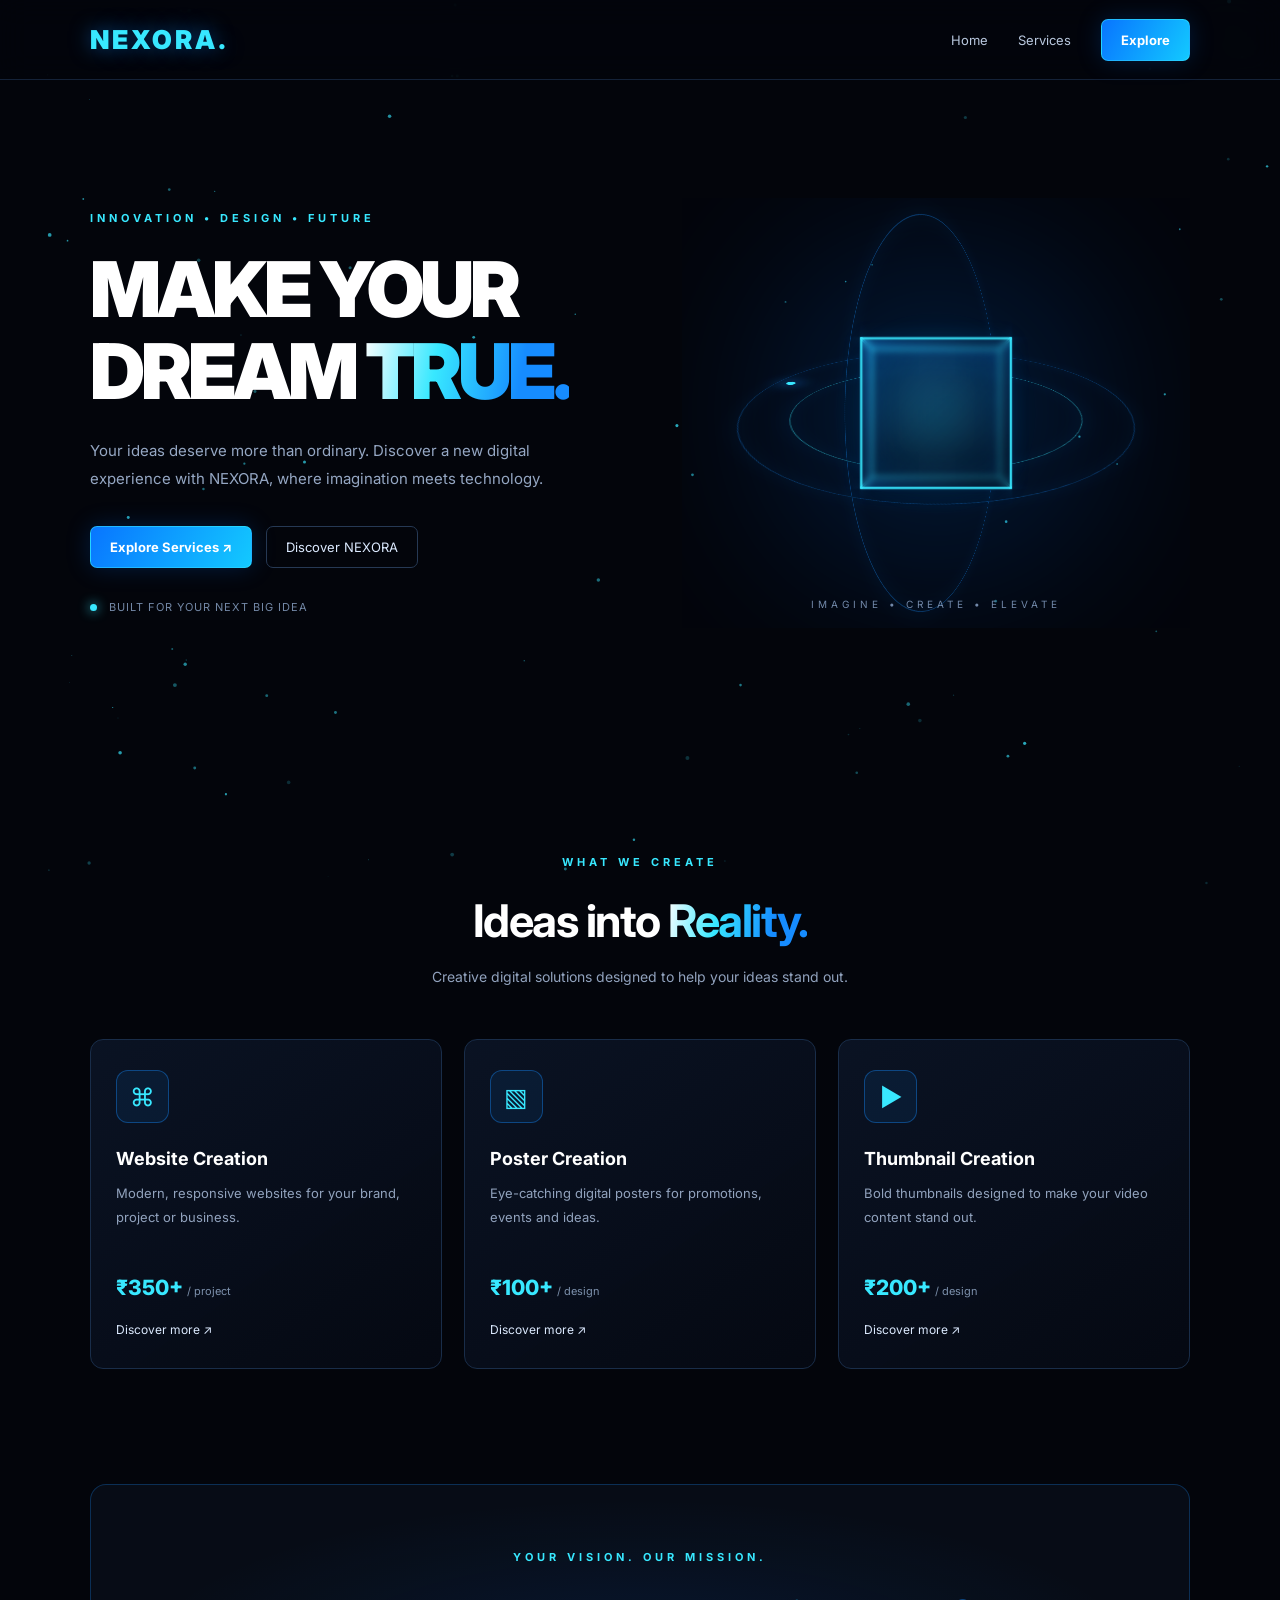
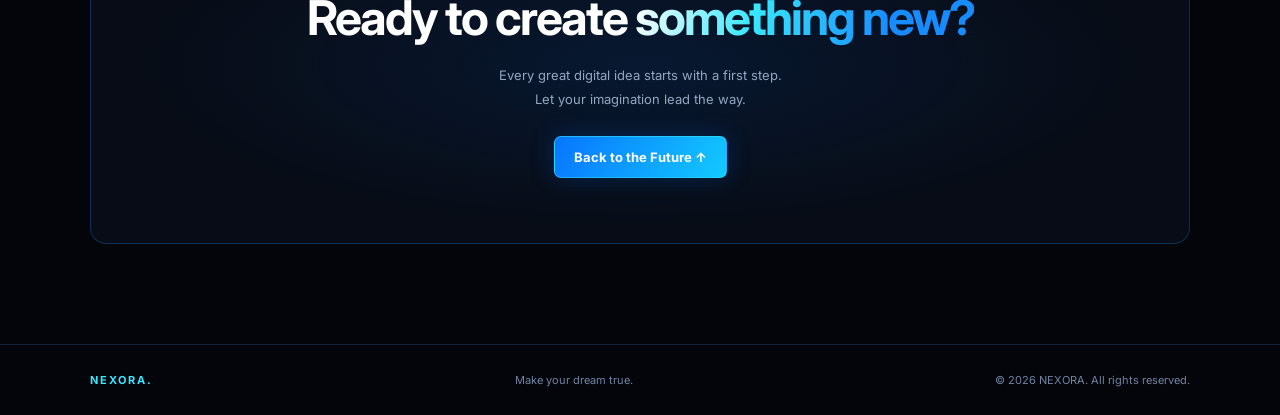
==== index.html @ 7ffdfb88 "Add files via upload" ====
<!DOCTYPE html>
<html lang="en">
<head>
<meta charset="UTF-8">
<meta name="viewport" content="width=device-width, initial-scale=1.0">
<meta name="theme-color" content="#03050b">
<meta name="description" content="NEXORA — Turn your ideas into digital reality.">
<title>NEXORA | Make Your Dream True</title>

<style>
@import url('https://fonts.googleapis.com/css2?family=Inter:wght@400;500;600;700;800;900&display=swap');

:root {
  --blue: #168cff;
  --cyan: #38e8ff;
  --bg: #03050b;
  --panel: #090f1d;
}

* { box-sizing: border-box; margin: 0; padding: 0; }

html { scroll-behavior: smooth; }

body {
  background: var(--bg);
  color: #fff;
  font-family: Inter, Arial, sans-serif;
  overflow-x: hidden;
}

a { color: inherit; text-decoration: none; }

button { font: inherit; }

#particles {
  position: fixed;
  inset: 0;
  width: 100%;
  height: 100%;
  z-index: -1;
  pointer-events: none;
}

header {
  height: 80px;
  padding: 0 7%;
  display: flex;
  align-items: center;
  justify-content: space-between;
  border-bottom: 1px solid #142238;
  background: rgba(3,5,11,.82);
  backdrop-filter: blur(15px);
  position: sticky;
  top: 0;
  z-index: 20;
}

.logo {
  font-size: 26px;
  font-weight: 900;
  letter-spacing: 3px;
  color: var(--cyan);
  text-shadow: 0 0 20px #168cff80;
}

nav { display: flex; gap: 30px; align-items: center; }

nav a {
  color: #b9c8df;
  font-size: 13px;
  transition: .3s;
}

nav a:hover { color: var(--cyan); }

.nav-cta, .primary-btn {
  border: 1px solid #38e8ff80;
  border-radius: 7px;
  background: linear-gradient(120deg, #0875ff, #13c9ff);
  color: white;
  padding: 12px 19px;
  font-weight: 700;
  font-size: 13px;
  box-shadow: 0 0 25px #0875ff35;
  display: inline-block;
  cursor: pointer;
  transition: .3s;
}

.nav-cta:hover, .primary-btn:hover {
  transform: translateY(-3px);
  box-shadow: 0 0 35px #168cff80;
}

.hero {
  min-height: 680px;
  padding: 75px 7% 90px;
  display: grid;
  grid-template-columns: 1.05fr .95fr;
  align-items: center;
  gap: 30px;
  position: relative;
}

.eyebrow {
  color: var(--cyan);
  font-size: 11px;
  font-weight: 700;
  letter-spacing: 4px;
  margin-bottom: 24px;
}

h1 {
  font-size: clamp(43px, 6vw, 78px);
  line-height: 1.06;
  letter-spacing: -4px;
  font-weight: 900;
}

.gradient {
  background: linear-gradient(100deg, #fff 0%, #38e8ff 35%, #168cff 75%);
  -webkit-background-clip: text;
  background-clip: text;
  color: transparent;
}

.hero-copy {
  margin-top: 25px;
  max-width: 480px;
  color: #95a7c3;
  font-size: 15px;
  line-height: 1.9;
}

.hero-actions {
  margin-top: 32px;
  display: flex;
  gap: 14px;
  flex-wrap: wrap;
}

.secondary-btn {
  padding: 12px 19px;
  border: 1px solid #263954;
  border-radius: 7px;
  color: #dceaff;
  font-size: 13px;
  transition: .3s;
}

.secondary-btn:hover {
  border-color: var(--cyan);
  color: var(--cyan);
}

.status {
  margin-top: 32px;
  color: #7388a6;
  font-size: 11px;
  letter-spacing: 1px;
}

.status span {
  display: inline-block;
  width: 7px;
  height: 7px;
  border-radius: 50%;
  background: var(--cyan);
  box-shadow: 0 0 12px var(--cyan);
  margin-right: 8px;
}

/* Interactive 3D centerpiece */

.scene {
  min-height: 430px;
  position: relative;
  display: grid;
  place-items: center;
  perspective: 900px;
  overflow: hidden;
}

.scene-glow {
  position: absolute;
  width: 260px;
  height: 260px;
  background: #0875ff;
  filter: blur(110px);
  opacity: .3;
  border-radius: 50%;
}

.orbit {
  position: absolute;
  width: min(390px, 90%);
  aspect-ratio: 1;
  border: 1px solid #168cff55;
  border-radius: 50%;
  transform-style: preserve-3d;
  box-shadow: 0 0 25px #168cff10, inset 0 0 25px #168cff10;
}

.orbit.one { transform: rotateX(68deg) rotateZ(-20deg); }
.orbit.two { transform: rotateY(68deg) rotateZ(20deg); }
.orbit.three {
  width: min(290px, 70%);
  transform: rotateX(70deg) rotateZ(60deg);
  border-color: #38e8ff75;
}

.core {
  width: 140px;
  height: 140px;
  position: relative;
  transform-style: preserve-3d;
  animation: levitate 5s ease-in-out infinite;
}

.cube {
  position: absolute;
  inset: 0;
  transform-style: preserve-3d;
  animation: rotateCube 16s linear infinite;
}

.face {
  position: absolute;
  width: 140px;
  height: 140px;
  border: 2px solid #38e8ff;
  background: linear-gradient(135deg, #168cff30, #03050b80);
  box-shadow: inset 0 0 35px #168cff20, 0 0 18px #168cff20;
  backdrop-filter: blur(3px);
}

.front  { transform: translateZ(70px); }
.back   { transform: rotateY(180deg) translateZ(70px); }
.right  { transform: rotateY(90deg) translateZ(70px); }
.left   { transform: rotateY(-90deg) translateZ(70px); }
.top    { transform: rotateX(90deg) translateZ(70px); }
.bottom { transform: rotateX(-90deg) translateZ(70px); }

.core-light {
  position: absolute;
  inset: 40px;
  border-radius: 50%;
  background: var(--cyan);
  filter: blur(35px);
  opacity: .8;
}

.orbit-dot {
  position: absolute;
  width: 10px;
  height: 10px;
  border-radius: 50%;
  background: var(--cyan);
  box-shadow: 0 0 22px 5px #168cff80;
  top: 14%;
  left: 18%;
}

.scene-label {
  position: absolute;
  bottom: 18px;
  color: #7289aa;
  font-size: 10px;
  letter-spacing: 4px;
}

.section {
  padding: 95px 7%;
}

.section-heading { text-align: center; }

.section-heading h2 {
  font-size: clamp(30px, 4vw, 45px);
  letter-spacing: -1.5px;
  margin-bottom: 16px;
}

.section-heading p {
  color: #91a2bd;
  font-size: 14px;
  line-height: 1.8;
}

.services {
  display: grid;
  grid-template-columns: repeat(3, 1fr);
  gap: 22px;
  margin-top: 50px;
}

.service-card {
  min-width: 0;
  padding: 30px 25px;
  border: 1px solid #192d49;
  border-radius: 13px;
  background: linear-gradient(145deg, #0c1628d9, #050913f2);
  position: relative;
  overflow: hidden;
  transition: transform .3s, border-color .3s, box-shadow .3s;
}

.service-card:hover {
  transform: translateY(-8px);
  border-color: #168cff;
  box-shadow: 0 15px 45px #0875ff15;
}

.service-icon {
  width: 53px;
  height: 53px;
  border-radius: 12px;
  display: grid;
  place-items: center;
  color: var(--cyan);
  font-size: 25px;
  border: 1px solid #168cff65;
  background: #168cff15;
  margin-bottom: 25px;
}

.service-card h3 { font-size: 18px; margin-bottom: 13px; }

.service-card p {
  color: #91a2bd;
  font-size: 13px;
  line-height: 1.8;
  min-height: 70px;
}

.price {
  margin-top: 23px;
  color: var(--cyan);
  font-size: 21px;
  font-weight: 800;
}

.price small {
  color: #7d91ad;
  font-size: 11px;
  font-weight: 400;
}

.service-link {
  display: inline-block;
  margin-top: 22px;
  font-size: 12px;
  color: #dceaff;
}

.service-link:hover { color: var(--cyan); }

.banner {
  margin: 20px 7% 100px;
  padding: 65px 25px;
  text-align: center;
  border: 1px solid #168cff45;
  border-radius: 16px;
  background:
    radial-gradient(ellipse at center, #0875ff1d, transparent 65%),
    #070c16;
}

.banner h2 {
  font-size: clamp(28px, 5vw, 48px);
  letter-spacing: -2px;
  margin-bottom: 17px;
}

.banner p {
  color: #94a6c1;
  font-size: 13px;
  line-height: 1.8;
  margin-bottom: 25px;
}

footer {
  padding: 28px 7%;
  display: flex;
  justify-content: space-between;
  gap: 20px;
  flex-wrap: wrap;
  border-top: 1px solid #142238;
  color: #7185a2;
  font-size: 11px;
}

footer strong { color: var(--cyan); letter-spacing: 2px; }

.reveal {
  opacity: 0;
  transform: translateY(22px);
  transition: opacity .7s, transform .7s;
}

.reveal.visible { opacity: 1; transform: translateY(0); }

@keyframes rotateCube {
  from { transform: rotateX(0deg) rotateY(0deg) rotateZ(0deg); }
  to { transform: rotateX(360deg) rotateY(360deg) rotateZ(180deg); }
}

@keyframes levitate {
  0%, 100% { transform: translateY(0) rotateY(-8deg); }
  50% { transform: translateY(-17px) rotateY(8deg); }
}

@media (max-width: 850px) {
  .hero { grid-template-columns: 1fr; padding-top: 65px; }
  .scene { min-height: 390px; }
  .services { grid-template-columns: repeat(2, 1fr); }
}

@media (max-width: 560px) {
  header { height: 70px; padding: 0 5%; }
  .logo { font-size: 22px; }
  nav { gap: 13px; }
  nav a { font-size: 11px; }
  nav .nav-cta { padding: 9px 10px; font-size: 11px; }
  .hero { padding: 60px 6% 55px; gap: 10px; }
  h1 { letter-spacing: -2px; }
  .scene { min-height: 330px; }
  .section { padding: 65px 6%; }
  .services { grid-template-columns: 1fr; }
  .service-card p { min-height: auto; }
  .banner { margin: 10px 6% 65px; padding: 48px 20px; }
  footer { padding: 25px 6%; }
}

@media (prefers-reduced-motion: reduce) {
  *, *::before, *::after {
    animation-duration: .01ms !important;
    scroll-behavior: auto !important;
    transition-duration: .01ms !important;
  }
}
</style>
</head>

<body>
<canvas id="particles" aria-hidden="true"></canvas>

<header>
  <a class="logo" href="#home">NEXORA<span>.</span></a>
  <nav aria-label="Main navigation">
    <a href="#home">Home</a>
    <a href="#services">Services</a>
    <a class="nav-cta" href="#services">Explore</a>
  </nav>
</header>

<main>
  <section class="hero" id="home">
    <div class="hero-content">
      <div class="eyebrow">INNOVATION • DESIGN • FUTURE</div>
      <h1>MAKE YOUR<br>DREAM <span class="gradient">TRUE.</span></h1>
      <p class="hero-copy">
        Your ideas deserve more than ordinary.
        Discover a new digital experience with NEXORA,
        where imagination meets technology.
      </p>
      <div class="hero-actions">
        <a href="#services" class="primary-btn">Explore Services ↗</a>
        <a href="#about" class="secondary-btn">Discover NEXORA</a>
      </div>
      <div class="status"><span></span> BUILT FOR YOUR NEXT BIG IDEA</div>
    </div>

    <div class="scene" id="scene" aria-label="Animated three-dimensional geometric sculpture">
      <div class="scene-glow"></div>
      <div class="orbit one"><i class="orbit-dot"></i></div>
      <div class="orbit two"></div>
      <div class="orbit three"></div>
      <div class="core">
        <div class="core-light"></div>
        <div class="cube">
          <div class="face front"></div>
          <div class="face back"></div>
          <div class="face right"></div>
          <div class="face left"></div>
          <div class="face top"></div>
          <div class="face bottom"></div>
        </div>
      </div>
      <div class="scene-label">IMAGINE • CREATE • ELEVATE</div>
    </div>
  </section>

  <section class="section" id="services">
    <div class="section-heading reveal">
      <div class="eyebrow">WHAT WE CREATE</div>
      <h2>Ideas into <span class="gradient">Reality.</span></h2>
      <p>Creative digital solutions designed to help your ideas stand out.</p>
    </div>

    <div class="services">
      <article class="service-card reveal">
        <div class="service-icon">⌘</div>
        <h3>Website Creation</h3>
        <p>Modern, responsive websites for your brand, project or business.</p>
        <div class="price">₹350+ <small>/ project</small></div>
        <a class="service-link" href="#about">Discover more ↗</a>
      </article>

      <article class="service-card reveal">
        <div class="service-icon">▧</div>
        <h3>Poster Creation</h3>
        <p>Eye-catching digital posters for promotions, events and ideas.</p>
        <div class="price">₹100+ <small>/ design</small></div>
        <a class="service-link" href="#about">Discover more ↗</a>
      </article>

      <article class="service-card reveal">
        <div class="service-icon">▶</div>
        <h3>Thumbnail Creation</h3>
        <p>Bold thumbnails designed to make your video content stand out.</p>
        <div class="price">₹200+ <small>/ design</small></div>
        <a class="service-link" href="#about">Discover more ↗</a>
      </article>
    </div>
  </section>

  <section class="banner reveal" id="about">
    <div class="eyebrow">YOUR VISION. OUR MISSION.</div>
    <h2>Ready to create <span class="gradient">something new?</span></h2>
    <p>Every great digital idea starts with a first step.<br>
       Let your imagination lead the way.</p>
    <a href="#home" class="primary-btn">Back to the Future ↑</a>
  </section>
</main>

<footer>
  <strong>NEXORA.</strong>
  <span>Make your dream true.</span>
  <span>© <span id="year"></span> NEXORA. All rights reserved.</span>
</footer>

<script>
document.getElementById("year").textContent = new Date().getFullYear();

// Animated blue particles
const canvas = document.getElementById("particles");
const ctx = canvas.getContext("2d");
let particles = [];
let width, height;
let frame = 0;

function resize() {
  const dpr = Math.min(window.devicePixelRatio || 1, 2);
  width = window.innerWidth;
  height = window.innerHeight;
  canvas.width = width * dpr;
  canvas.height = height * dpr;
  canvas.style.width = width + "px";
  canvas.style.height = height + "px";
  ctx.setTransform(dpr, 0, 0, dpr, 0, 0);

  const count = Math.min(85, Math.floor(width / 13));
  particles = Array.from({ length: count }, () => ({
    x: Math.random() * width,
    y: Math.random() * height,
    r: Math.random() * 1.7 + .3,
    speed: Math.random() * .35 + .08,
    alpha: Math.random() * .6 + .15
  }));
}

function animateParticles() {
  ctx.clearRect(0, 0, width, height);
  const reduce = window.matchMedia(
    "(prefers-reduced-motion: reduce)"
  ).matches;

  particles.forEach(p => {
    if (!reduce) {
      p.y -= p.speed;
      if (p.y < -5) {
        p.y = height + 5;
        p.x = Math.random() * width;
      }
    }

    ctx.beginPath();
    ctx.arc(p.x, p.y, p.r, 0, Math.PI * 2);
    ctx.fillStyle = `rgba(56,232,255,${p.alpha})`;
    ctx.fill();
  });

  frame = requestAnimationFrame(animateParticles);
}

window.addEventListener("resize", resize);
resize();
animateParticles();

// Reveal sections when scrolling
const observer = new IntersectionObserver(entries => {
  entries.forEach(entry => {
    if (entry.isIntersecting) {
      entry.target.classList.add("visible");
      observer.unobserve(entry.target);
    }
  });
}, { threshold: 0.12 });

document.querySelectorAll(".reveal").forEach(el => observer.observe(el));

// Subtle pointer-controlled 3D scene
const scene = document.getElementById("scene");
const core = document.querySelector(".core");

scene.addEventListener("pointermove", e => {
  if (e.pointerType === "touch") return;

  const r = scene.getBoundingClientRect();
  const x = (e.clientX - r.left) / r.width - .5;
  const y = (e.clientY - r.top) / r.height - .5;

  core.style.animation = "none";
  core.style.transform =
    `translateY(-8px) rotateX(${-y * 25}deg) rotateY(${x * 30}deg)`;
});

scene.addEventListener("pointerleave", () => {
  core.style.transform = "";
  core.style.animation = "";
});
</script>
</body>
</html>
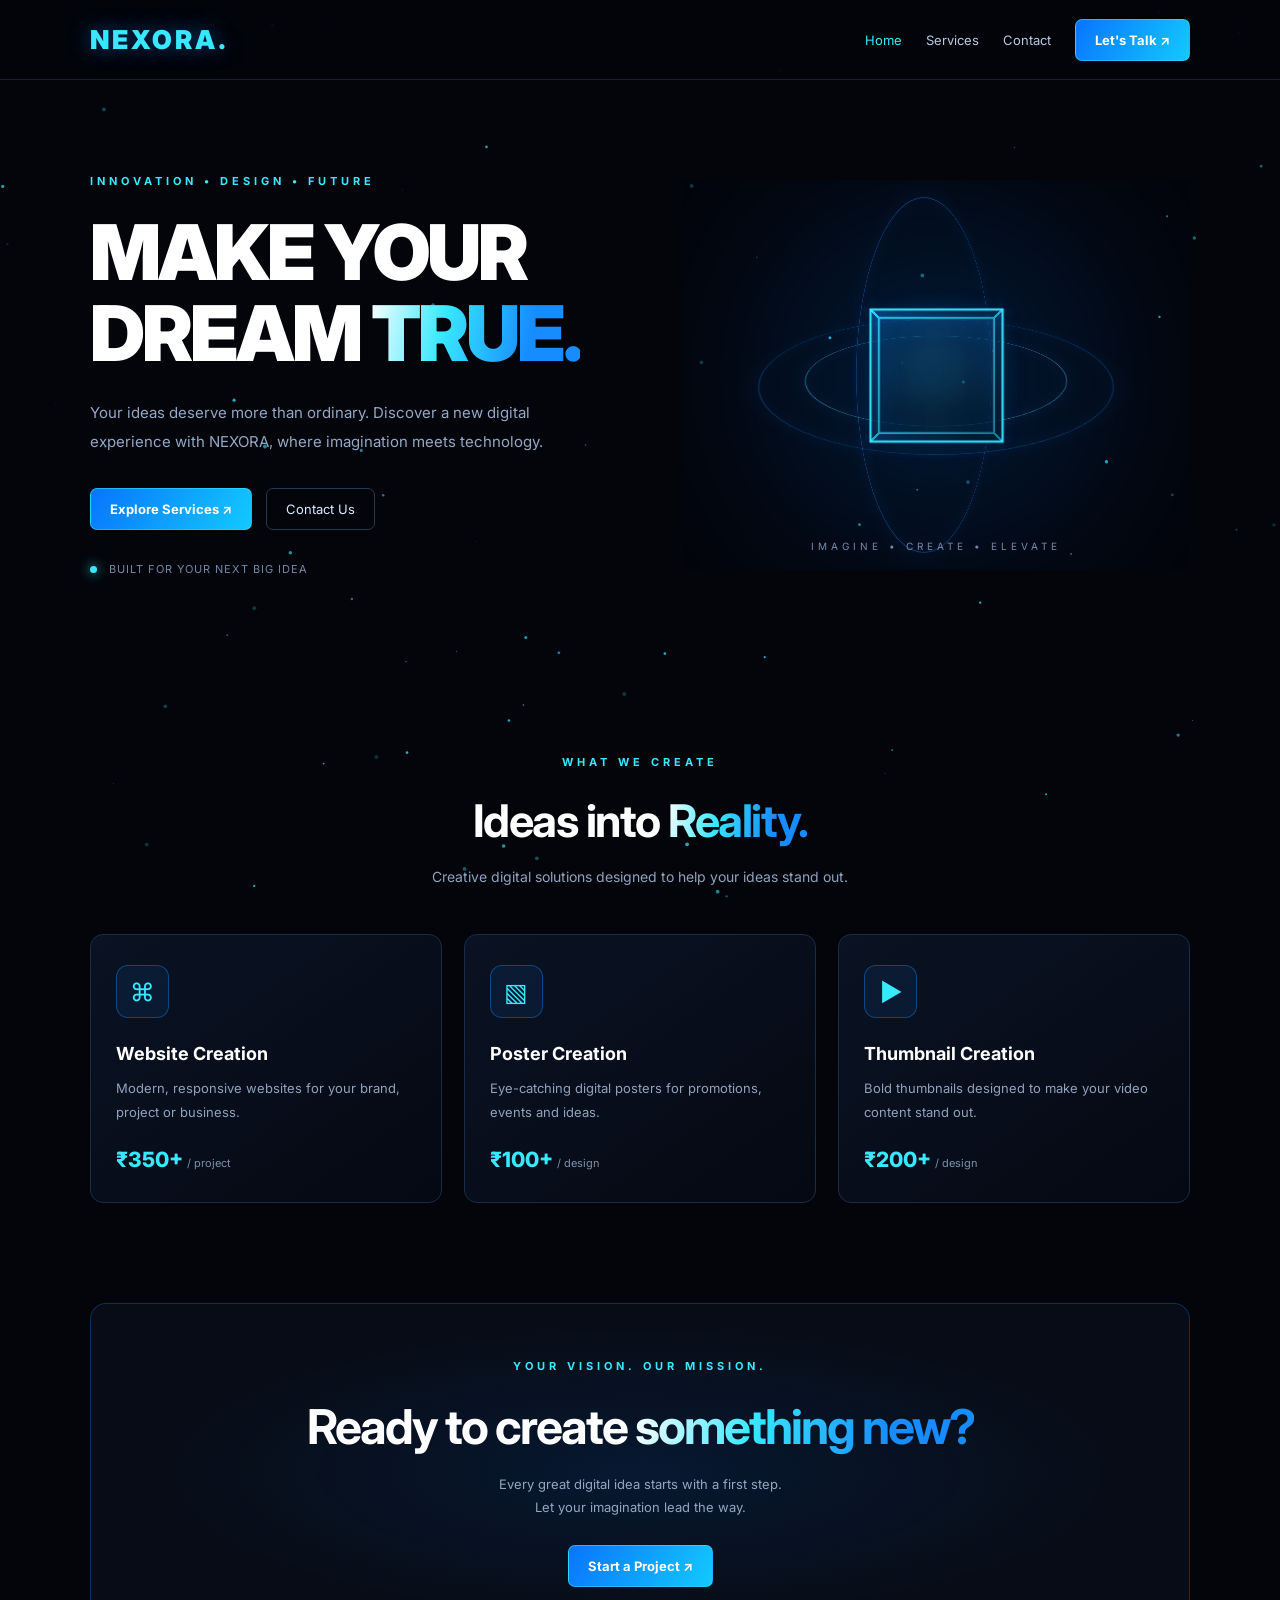
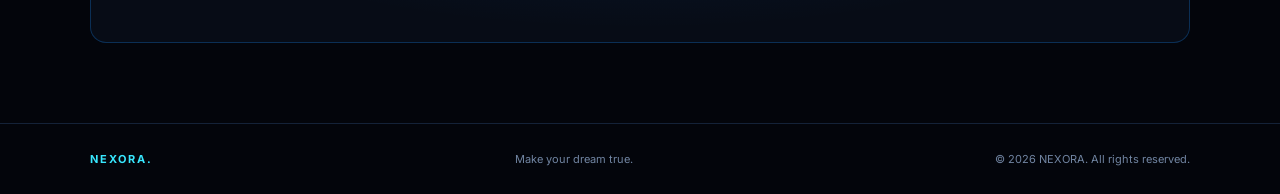
==== commit c7503e48: "Update index.html" ====
--- a/index.html
+++ b/index.html
@@ -5,631 +5,90 @@
 <meta name="viewport" content="width=device-width, initial-scale=1.0">
 <meta name="theme-color" content="#03050b">
 <meta name="description" content="NEXORA — Turn your ideas into digital reality.">
-<title>NEXORA | Make Your Dream True</title>
-
-<style>
-@import url('https://fonts.googleapis.com/css2?family=Inter:wght@400;500;600;700;800;900&display=swap');
-
-:root {
-  --blue: #168cff;
-  --cyan: #38e8ff;
-  --bg: #03050b;
-  --panel: #090f1d;
-}
-
-* { box-sizing: border-box; margin: 0; padding: 0; }
-
-html { scroll-behavior: smooth; }
-
-body {
-  background: var(--bg);
-  color: #fff;
-  font-family: Inter, Arial, sans-serif;
-  overflow-x: hidden;
-}
-
-a { color: inherit; text-decoration: none; }
-
-button { font: inherit; }
-
-#particles {
-  position: fixed;
-  inset: 0;
-  width: 100%;
-  height: 100%;
-  z-index: -1;
-  pointer-events: none;
-}
-
-header {
-  height: 80px;
-  padding: 0 7%;
-  display: flex;
-  align-items: center;
-  justify-content: space-between;
-  border-bottom: 1px solid #142238;
-  background: rgba(3,5,11,.82);
-  backdrop-filter: blur(15px);
-  position: sticky;
-  top: 0;
-  z-index: 20;
-}
-
-.logo {
-  font-size: 26px;
-  font-weight: 900;
-  letter-spacing: 3px;
-  color: var(--cyan);
-  text-shadow: 0 0 20px #168cff80;
-}
-
-nav { display: flex; gap: 30px; align-items: center; }
-
-nav a {
-  color: #b9c8df;
-  font-size: 13px;
-  transition: .3s;
-}
-
-nav a:hover { color: var(--cyan); }
-
-.nav-cta, .primary-btn {
-  border: 1px solid #38e8ff80;
-  border-radius: 7px;
-  background: linear-gradient(120deg, #0875ff, #13c9ff);
-  color: white;
-  padding: 12px 19px;
-  font-weight: 700;
-  font-size: 13px;
-  box-shadow: 0 0 25px #0875ff35;
-  display: inline-block;
-  cursor: pointer;
-  transition: .3s;
-}
-
-.nav-cta:hover, .primary-btn:hover {
-  transform: translateY(-3px);
-  box-shadow: 0 0 35px #168cff80;
-}
-
-.hero {
-  min-height: 680px;
-  padding: 75px 7% 90px;
-  display: grid;
-  grid-template-columns: 1.05fr .95fr;
-  align-items: center;
-  gap: 30px;
-  position: relative;
-}
-
-.eyebrow {
-  color: var(--cyan);
-  font-size: 11px;
-  font-weight: 700;
-  letter-spacing: 4px;
-  margin-bottom: 24px;
-}
-
-h1 {
-  font-size: clamp(43px, 6vw, 78px);
-  line-height: 1.06;
-  letter-spacing: -4px;
-  font-weight: 900;
-}
-
-.gradient {
-  background: linear-gradient(100deg, #fff 0%, #38e8ff 35%, #168cff 75%);
-  -webkit-background-clip: text;
-  background-clip: text;
-  color: transparent;
-}
-
-.hero-copy {
-  margin-top: 25px;
-  max-width: 480px;
-  color: #95a7c3;
-  font-size: 15px;
-  line-height: 1.9;
-}
-
-.hero-actions {
-  margin-top: 32px;
-  display: flex;
-  gap: 14px;
-  flex-wrap: wrap;
-}
-
-.secondary-btn {
-  padding: 12px 19px;
-  border: 1px solid #263954;
-  border-radius: 7px;
-  color: #dceaff;
-  font-size: 13px;
-  transition: .3s;
-}
-
-.secondary-btn:hover {
-  border-color: var(--cyan);
-  color: var(--cyan);
-}
-
-.status {
-  margin-top: 32px;
-  color: #7388a6;
-  font-size: 11px;
-  letter-spacing: 1px;
-}
-
-.status span {
-  display: inline-block;
-  width: 7px;
-  height: 7px;
-  border-radius: 50%;
-  background: var(--cyan);
-  box-shadow: 0 0 12px var(--cyan);
-  margin-right: 8px;
-}
-
-/* Interactive 3D centerpiece */
-
-.scene {
-  min-height: 430px;
-  position: relative;
-  display: grid;
-  place-items: center;
-  perspective: 900px;
-  overflow: hidden;
-}
-
-.scene-glow {
-  position: absolute;
-  width: 260px;
-  height: 260px;
-  background: #0875ff;
-  filter: blur(110px);
-  opacity: .3;
-  border-radius: 50%;
-}
-
-.orbit {
-  position: absolute;
-  width: min(390px, 90%);
-  aspect-ratio: 1;
-  border: 1px solid #168cff55;
-  border-radius: 50%;
-  transform-style: preserve-3d;
-  box-shadow: 0 0 25px #168cff10, inset 0 0 25px #168cff10;
-}
-
-.orbit.one { transform: rotateX(68deg) rotateZ(-20deg); }
-.orbit.two { transform: rotateY(68deg) rotateZ(20deg); }
-.orbit.three {
-  width: min(290px, 70%);
-  transform: rotateX(70deg) rotateZ(60deg);
-  border-color: #38e8ff75;
-}
-
-.core {
-  width: 140px;
-  height: 140px;
-  position: relative;
-  transform-style: preserve-3d;
-  animation: levitate 5s ease-in-out infinite;
-}
-
-.cube {
-  position: absolute;
-  inset: 0;
-  transform-style: preserve-3d;
-  animation: rotateCube 16s linear infinite;
-}
-
-.face {
-  position: absolute;
-  width: 140px;
-  height: 140px;
-  border: 2px solid #38e8ff;
-  background: linear-gradient(135deg, #168cff30, #03050b80);
-  box-shadow: inset 0 0 35px #168cff20, 0 0 18px #168cff20;
-  backdrop-filter: blur(3px);
-}
-
-.front  { transform: translateZ(70px); }
-.back   { transform: rotateY(180deg) translateZ(70px); }
-.right  { transform: rotateY(90deg) translateZ(70px); }
-.left   { transform: rotateY(-90deg) translateZ(70px); }
-.top    { transform: rotateX(90deg) translateZ(70px); }
-.bottom { transform: rotateX(-90deg) translateZ(70px); }
-
-.core-light {
-  position: absolute;
-  inset: 40px;
-  border-radius: 50%;
-  background: var(--cyan);
-  filter: blur(35px);
-  opacity: .8;
-}
-
-.orbit-dot {
-  position: absolute;
-  width: 10px;
-  height: 10px;
-  border-radius: 50%;
-  background: var(--cyan);
-  box-shadow: 0 0 22px 5px #168cff80;
-  top: 14%;
-  left: 18%;
-}
-
-.scene-label {
-  position: absolute;
-  bottom: 18px;
-  color: #7289aa;
-  font-size: 10px;
-  letter-spacing: 4px;
-}
-
-.section {
-  padding: 95px 7%;
-}
-
-.section-heading { text-align: center; }
-
-.section-heading h2 {
-  font-size: clamp(30px, 4vw, 45px);
-  letter-spacing: -1.5px;
-  margin-bottom: 16px;
-}
-
-.section-heading p {
-  color: #91a2bd;
-  font-size: 14px;
-  line-height: 1.8;
-}
-
-.services {
-  display: grid;
-  grid-template-columns: repeat(3, 1fr);
-  gap: 22px;
-  margin-top: 50px;
-}
-
-.service-card {
-  min-width: 0;
-  padding: 30px 25px;
-  border: 1px solid #192d49;
-  border-radius: 13px;
-  background: linear-gradient(145deg, #0c1628d9, #050913f2);
-  position: relative;
-  overflow: hidden;
-  transition: transform .3s, border-color .3s, box-shadow .3s;
-}
-
-.service-card:hover {
-  transform: translateY(-8px);
-  border-color: #168cff;
-  box-shadow: 0 15px 45px #0875ff15;
-}
-
-.service-icon {
-  width: 53px;
-  height: 53px;
-  border-radius: 12px;
-  display: grid;
-  place-items: center;
-  color: var(--cyan);
-  font-size: 25px;
-  border: 1px solid #168cff65;
-  background: #168cff15;
-  margin-bottom: 25px;
-}
-
-.service-card h3 { font-size: 18px; margin-bottom: 13px; }
-
-.service-card p {
-  color: #91a2bd;
-  font-size: 13px;
-  line-height: 1.8;
-  min-height: 70px;
-}
-
-.price {
-  margin-top: 23px;
-  color: var(--cyan);
-  font-size: 21px;
-  font-weight: 800;
-}
-
-.price small {
-  color: #7d91ad;
-  font-size: 11px;
-  font-weight: 400;
-}
-
-.service-link {
-  display: inline-block;
-  margin-top: 22px;
-  font-size: 12px;
-  color: #dceaff;
-}
-
-.service-link:hover { color: var(--cyan); }
-
-.banner {
-  margin: 20px 7% 100px;
-  padding: 65px 25px;
-  text-align: center;
-  border: 1px solid #168cff45;
-  border-radius: 16px;
-  background:
-    radial-gradient(ellipse at center, #0875ff1d, transparent 65%),
-    #070c16;
-}
-
-.banner h2 {
-  font-size: clamp(28px, 5vw, 48px);
-  letter-spacing: -2px;
-  margin-bottom: 17px;
-}
-
-.banner p {
-  color: #94a6c1;
-  font-size: 13px;
-  line-height: 1.8;
-  margin-bottom: 25px;
-}
-
-footer {
-  padding: 28px 7%;
-  display: flex;
-  justify-content: space-between;
-  gap: 20px;
-  flex-wrap: wrap;
-  border-top: 1px solid #142238;
-  color: #7185a2;
-  font-size: 11px;
-}
-
-footer strong { color: var(--cyan); letter-spacing: 2px; }
-
-.reveal {
-  opacity: 0;
-  transform: translateY(22px);
-  transition: opacity .7s, transform .7s;
-}
-
-.reveal.visible { opacity: 1; transform: translateY(0); }
-
-@keyframes rotateCube {
-  from { transform: rotateX(0deg) rotateY(0deg) rotateZ(0deg); }
-  to { transform: rotateX(360deg) rotateY(360deg) rotateZ(180deg); }
-}
-
-@keyframes levitate {
-  0%, 100% { transform: translateY(0) rotateY(-8deg); }
-  50% { transform: translateY(-17px) rotateY(8deg); }
-}
-
-@media (max-width: 850px) {
-  .hero { grid-template-columns: 1fr; padding-top: 65px; }
-  .scene { min-height: 390px; }
-  .services { grid-template-columns: repeat(2, 1fr); }
-}
-
-@media (max-width: 560px) {
-  header { height: 70px; padding: 0 5%; }
-  .logo { font-size: 22px; }
-  nav { gap: 13px; }
-  nav a { font-size: 11px; }
-  nav .nav-cta { padding: 9px 10px; font-size: 11px; }
-  .hero { padding: 60px 6% 55px; gap: 10px; }
-  h1 { letter-spacing: -2px; }
-  .scene { min-height: 330px; }
-  .section { padding: 65px 6%; }
-  .services { grid-template-columns: 1fr; }
-  .service-card p { min-height: auto; }
-  .banner { margin: 10px 6% 65px; padding: 48px 20px; }
-  footer { padding: 25px 6%; }
-}
-
-@media (prefers-reduced-motion: reduce) {
-  *, *::before, *::after {
-    animation-duration: .01ms !important;
-    scroll-behavior: auto !important;
-    transition-duration: .01ms !important;
-  }
-}
-</style>
+<title>NEXORA | Home</title>
+<link rel="stylesheet" href="style.css">
 </head>
-
 <body>
 <canvas id="particles" aria-hidden="true"></canvas>
-
 <header>
-  <a class="logo" href="#home">NEXORA<span>.</span></a>
-  <nav aria-label="Main navigation">
-    <a href="#home">Home</a>
-    <a href="#services">Services</a>
-    <a class="nav-cta" href="#services">Explore</a>
+  <a class="logo" href="index.html">NEXORA<span>.</span></a>
+  <nav>
+    <a class="active" href="index.html">Home</a>
+    <a href="services.html">Services</a>
+    <a href="contact.html">Contact</a>
+    <a class="nav-cta" href="contact.html">Let's Talk ↗</a>
   </nav>
 </header>
-
 <main>
-  <section class="hero" id="home">
-    <div class="hero-content">
-      <div class="eyebrow">INNOVATION • DESIGN • FUTURE</div>
-      <h1>MAKE YOUR<br>DREAM <span class="gradient">TRUE.</span></h1>
-      <p class="hero-copy">
-        Your ideas deserve more than ordinary.
-        Discover a new digital experience with NEXORA,
-        where imagination meets technology.
-      </p>
-      <div class="hero-actions">
-        <a href="#services" class="primary-btn">Explore Services ↗</a>
-        <a href="#about" class="secondary-btn">Discover NEXORA</a>
+<section class="hero">
+  <div class="hero-content reveal">
+    <div class="eyebrow">INNOVATION • DESIGN • FUTURE</div>
+    <h1>MAKE YOUR<br>DREAM <span class="gradient">TRUE.</span></h1>
+    <p class="hero-copy">Your ideas deserve more than ordinary. Discover a new digital experience with NEXORA, where imagination meets technology.</p>
+    <div class="hero-actions">
+      <a href="services.html" class="primary-btn">Explore Services ↗</a>
+      <a href="contact.html" class="secondary-btn">Contact Us</a>
+    </div>
+    <div class="status"><span></span> BUILT FOR YOUR NEXT BIG IDEA</div>
+  </div>
+  <div class="scene" id="scene">
+    <div class="scene-glow"></div>
+    <div class="orbit one"></div>
+    <div class="orbit two"></div>
+    <div class="orbit three"></div>
+    <div class="core">
+      <div class="core-light"></div>
+      <div class="cube">
+        <div class="face front"></div>
+        <div class="face back"></div>
+        <div class="face right"></div>
+        <div class="face left"></div>
+        <div class="face top"></div>
+        <div class="face bottom"></div>
       </div>
-      <div class="status"><span></span> BUILT FOR YOUR NEXT BIG IDEA</div>
     </div>
-
-    <div class="scene" id="scene" aria-label="Animated three-dimensional geometric sculpture">
-      <div class="scene-glow"></div>
-      <div class="orbit one"><i class="orbit-dot"></i></div>
-      <div class="orbit two"></div>
-      <div class="orbit three"></div>
-      <div class="core">
-        <div class="core-light"></div>
-        <div class="cube">
-          <div class="face front"></div>
-          <div class="face back"></div>
-          <div class="face right"></div>
-          <div class="face left"></div>
-          <div class="face top"></div>
-          <div class="face bottom"></div>
-        </div>
-      </div>
-      <div class="scene-label">IMAGINE • CREATE • ELEVATE</div>
-    </div>
-  </section>
-
-  <section class="section" id="services">
-    <div class="section-heading reveal">
-      <div class="eyebrow">WHAT WE CREATE</div>
-      <h2>Ideas into <span class="gradient">Reality.</span></h2>
-      <p>Creative digital solutions designed to help your ideas stand out.</p>
-    </div>
-
-    <div class="services">
-      <article class="service-card reveal">
-        <div class="service-icon">⌘</div>
-        <h3>Website Creation</h3>
-        <p>Modern, responsive websites for your brand, project or business.</p>
-        <div class="price">₹350+ <small>/ project</small></div>
-        <a class="service-link" href="#about">Discover more ↗</a>
-      </article>
-
-      <article class="service-card reveal">
-        <div class="service-icon">▧</div>
-        <h3>Poster Creation</h3>
-        <p>Eye-catching digital posters for promotions, events and ideas.</p>
-        <div class="price">₹100+ <small>/ design</small></div>
-        <a class="service-link" href="#about">Discover more ↗</a>
-      </article>
-
-      <article class="service-card reveal">
-        <div class="service-icon">▶</div>
-        <h3>Thumbnail Creation</h3>
-        <p>Bold thumbnails designed to make your video content stand out.</p>
-        <div class="price">₹200+ <small>/ design</small></div>
-        <a class="service-link" href="#about">Discover more ↗</a>
-      </article>
-    </div>
-  </section>
-
-  <section class="banner reveal" id="about">
-    <div class="eyebrow">YOUR VISION. OUR MISSION.</div>
-    <h2>Ready to create <span class="gradient">something new?</span></h2>
-    <p>Every great digital idea starts with a first step.<br>
-       Let your imagination lead the way.</p>
-    <a href="#home" class="primary-btn">Back to the Future ↑</a>
-  </section>
+    <div class="scene-label">IMAGINE • CREATE • ELEVATE</div>
+  </div>
+</section>
+<section class="section">
+  <div class="section-heading reveal">
+    <div class="eyebrow">WHAT WE CREATE</div>
+    <h2>Ideas into <span class="gradient">Reality.</span></h2>
+    <p>Creative digital solutions designed to help your ideas stand out.</p>
+  </div>
+  <div class="services">
+    <article class="service-card reveal">
+      <div class="service-icon">⌘</div>
+      <h3>Website Creation</h3>
+      <p>Modern, responsive websites for your brand, project or business.</p>
+      <div class="price">₹350+ <small>/ project</small></div>
+    </article>
+    <article class="service-card reveal">
+      <div class="service-icon">▧</div>
+      <h3>Poster Creation</h3>
+      <p>Eye-catching digital posters for promotions, events and ideas.</p>
+      <div class="price">₹100+ <small>/ design</small></div>
+    </article>
+    <article class="service-card reveal">
+      <div class="service-icon">▶</div>
+      <h3>Thumbnail Creation</h3>
+      <p>Bold thumbnails designed to make your video content stand out.</p>
+      <div class="price">₹200+ <small>/ design</small></div>
+    </article>
+  </div>
+</section>
+<section class="banner reveal">
+  <div class="eyebrow">YOUR VISION. OUR MISSION.</div>
+  <h2>Ready to create <span class="gradient">something new?</span></h2>
+  <p>Every great digital idea starts with a first step.<br>Let your imagination lead the way.</p>
+  <a href="contact.html" class="primary-btn">Start a Project ↗</a>
+</section>
 </main>
-
 <footer>
   <strong>NEXORA.</strong>
   <span>Make your dream true.</span>
   <span>© <span id="year"></span> NEXORA. All rights reserved.</span>
 </footer>
-
-<script>
-document.getElementById("year").textContent = new Date().getFullYear();
-
-// Animated blue particles
-const canvas = document.getElementById("particles");
-const ctx = canvas.getContext("2d");
-let particles = [];
-let width, height;
-let frame = 0;
-
-function resize() {
-  const dpr = Math.min(window.devicePixelRatio || 1, 2);
-  width = window.innerWidth;
-  height = window.innerHeight;
-  canvas.width = width * dpr;
-  canvas.height = height * dpr;
-  canvas.style.width = width + "px";
-  canvas.style.height = height + "px";
-  ctx.setTransform(dpr, 0, 0, dpr, 0, 0);
-
-  const count = Math.min(85, Math.floor(width / 13));
-  particles = Array.from({ length: count }, () => ({
-    x: Math.random() * width,
-    y: Math.random() * height,
-    r: Math.random() * 1.7 + .3,
-    speed: Math.random() * .35 + .08,
-    alpha: Math.random() * .6 + .15
-  }));
-}
-
-function animateParticles() {
-  ctx.clearRect(0, 0, width, height);
-  const reduce = window.matchMedia(
-    "(prefers-reduced-motion: reduce)"
-  ).matches;
-
-  particles.forEach(p => {
-    if (!reduce) {
-      p.y -= p.speed;
-      if (p.y < -5) {
-        p.y = height + 5;
-        p.x = Math.random() * width;
-      }
-    }
-
-    ctx.beginPath();
-    ctx.arc(p.x, p.y, p.r, 0, Math.PI * 2);
-    ctx.fillStyle = `rgba(56,232,255,${p.alpha})`;
-    ctx.fill();
-  });
-
-  frame = requestAnimationFrame(animateParticles);
-}
-
-window.addEventListener("resize", resize);
-resize();
-animateParticles();
-
-// Reveal sections when scrolling
-const observer = new IntersectionObserver(entries => {
-  entries.forEach(entry => {
-    if (entry.isIntersecting) {
-      entry.target.classList.add("visible");
-      observer.unobserve(entry.target);
-    }
-  });
-}, { threshold: 0.12 });
-
-document.querySelectorAll(".reveal").forEach(el => observer.observe(el));
-
-// Subtle pointer-controlled 3D scene
-const scene = document.getElementById("scene");
-const core = document.querySelector(".core");
-
-scene.addEventListener("pointermove", e => {
-  if (e.pointerType === "touch") return;
-
-  const r = scene.getBoundingClientRect();
-  const x = (e.clientX - r.left) / r.width - .5;
-  const y = (e.clientY - r.top) / r.height - .5;
-
-  core.style.animation = "none";
-  core.style.transform =
-    `translateY(-8px) rotateX(${-y * 25}deg) rotateY(${x * 30}deg)`;
-});
-
-scene.addEventListener("pointerleave", () => {
-  core.style.transform = "";
-  core.style.animation = "";
-});
-</script>
+<script src="script.js"></script>
 </body>
-</html>+</html>
--- a/style.css
+++ b/style.css
@@ -0,0 +1,70 @@
+@import url('https://fonts.googleapis.com/css2?family=Inter:wght@400;500;600;700;800;900&display=swap');
+:root{--blue:#168cff;--cyan:#38e8ff;--bg:#03050b;--panel:#090f1d}
+*{box-sizing:border-box;margin:0;padding:0}
+html{scroll-behavior:smooth}
+body{background:var(--bg);color:#fff;font-family:Inter,Arial,sans-serif;overflow-x:hidden}
+a{color:inherit;text-decoration:none}
+header{min-height:80px;padding:16px 7%;display:flex;align-items:center;justify-content:space-between;gap:20px;flex-wrap:wrap;border-bottom:1px solid #142238;background:rgba(3,5,11,.94);position:sticky;top:0;z-index:20}
+.logo{font-size:26px;font-weight:900;letter-spacing:3px;color:var(--cyan);text-shadow:0 0 20px #168cff80}
+nav{display:flex;gap:24px;align-items:center;flex-wrap:wrap}
+nav a{color:#b9c8df;font-size:13px;transition:.3s}
+nav a:hover,nav a.active{color:var(--cyan)}
+.nav-cta,.primary-btn{border:1px solid #38e8ff80;border-radius:7px;background:linear-gradient(120deg,#0875ff,#13c9ff);color:white;padding:12px 19px;font-weight:700;font-size:13px;display:inline-block;cursor:pointer;transition:.3s}
+.nav-cta:hover,.primary-btn:hover{transform:translateY(-3px);box-shadow:0 0 35px #168cff80}
+.secondary-btn{padding:12px 19px;border:1px solid #263954;border-radius:7px;color:#dceaff;font-size:13px;display:inline-block}
+.secondary-btn:hover{border-color:var(--cyan);color:var(--cyan)}
+main{min-height:70vh}
+.hero{min-height:590px;padding:75px 7%;display:grid;grid-template-columns:1.05fr .95fr;align-items:center;gap:30px}
+.eyebrow{color:var(--cyan);font-size:11px;font-weight:700;letter-spacing:4px;margin-bottom:24px}
+h1{font-size:clamp(43px,6vw,78px);line-height:1.06;letter-spacing:-3px;font-weight:900}
+.gradient{background:linear-gradient(100deg,#fff 0%,#38e8ff 35%,#168cff 75%);-webkit-background-clip:text;background-clip:text;color:transparent}
+.hero-copy{margin-top:25px;max-width:480px;color:#95a7c3;font-size:15px;line-height:1.9}
+.hero-actions{margin-top:32px;display:flex;gap:14px;flex-wrap:wrap}
+.status{margin-top:32px;color:#7388a6;font-size:11px;letter-spacing:1px}
+.status span{display:inline-block;width:7px;height:7px;border-radius:50%;background:var(--cyan);box-shadow:0 0 12px var(--cyan);margin-right:8px}
+.scene{min-height:390px;position:relative;display:grid;place-items:center;perspective:900px;overflow:hidden}
+.scene-glow{position:absolute;width:260px;height:260px;background:#0875ff;filter:blur(110px);opacity:.3;border-radius:50%}
+.orbit{position:absolute;width:min(350px,90%);aspect-ratio:1;border:1px solid #168cff55;border-radius:50%;box-shadow:0 0 25px #168cff10,inset 0 0 25px #168cff10}
+.orbit.one{transform:rotateX(68deg) rotateZ(-20deg)}.orbit.two{transform:rotateY(68deg) rotateZ(20deg)}
+.orbit.three{width:min(260px,70%);transform:rotateX(70deg) rotateZ(60deg);border-color:#38e8ff75}
+.core{width:125px;height:125px;position:relative;transform-style:preserve-3d;animation:levitate 5s ease-in-out infinite}
+.cube{position:absolute;inset:0;transform-style:preserve-3d;animation:rotateCube 16s linear infinite}
+.face{position:absolute;width:125px;height:125px;border:2px solid #38e8ff;background:linear-gradient(135deg,#168cff30,#03050b80);box-shadow:inset 0 0 35px #168cff20,0 0 18px #168cff20}
+.front{transform:translateZ(62px)}.back{transform:rotateY(180deg) translateZ(62px)}.right{transform:rotateY(90deg) translateZ(62px)}.left{transform:rotateY(-90deg) translateZ(62px)}.top{transform:rotateX(90deg) translateZ(62px)}.bottom{transform:rotateX(-90deg) translateZ(62px)}
+.core-light{position:absolute;inset:40px;border-radius:50%;background:var(--cyan);filter:blur(35px);opacity:.8}
+.scene-label{position:absolute;bottom:18px;color:#7289aa;font-size:10px;letter-spacing:4px;text-align:center}
+.section{padding:85px 7%}
+.section-heading{text-align:center}
+.section-heading h2{font-size:clamp(30px,4vw,45px);letter-spacing:-1.5px;margin-bottom:16px}
+.section-heading p{color:#91a2bd;font-size:14px;line-height:1.8}
+.services{display:grid;grid-template-columns:repeat(3,1fr);gap:22px;margin-top:45px}
+.service-card,.content-card{min-width:0;padding:30px 25px;border:1px solid #192d49;border-radius:13px;background:linear-gradient(145deg,#0c1628d9,#050913f2);transition:.3s}
+.service-card:hover,.content-card:hover{transform:translateY(-5px);border-color:#168cff;box-shadow:0 15px 45px #0875ff15}
+.service-icon{width:53px;height:53px;border-radius:12px;display:grid;place-items:center;color:var(--cyan);font-size:25px;border:1px solid #168cff65;background:#168cff15;margin-bottom:25px}
+.service-card h3,.content-card h3{font-size:18px;margin-bottom:13px}
+.service-card p,.content-card p{color:#91a2bd;font-size:13px;line-height:1.8}
+.price{margin-top:23px;color:var(--cyan);font-size:21px;font-weight:800}
+.price small{color:#7d91ad;font-size:11px;font-weight:400}
+.service-link{display:inline-block;margin-top:22px;font-size:12px;color:#dceaff}
+.banner{margin:15px 7% 80px;padding:55px 25px;text-align:center;border:1px solid #168cff45;border-radius:16px;background:radial-gradient(ellipse at center,#0875ff1d,transparent 65%),#070c16}
+.banner h2{font-size:clamp(28px,5vw,48px);letter-spacing:-2px;margin-bottom:17px}
+.banner p{color:#94a6c1;font-size:13px;line-height:1.8;margin-bottom:25px}
+.page-hero{padding:75px 7% 45px;text-align:center}
+.page-hero h1{font-size:clamp(40px,6vw,65px)}
+.page-hero p{max-width:650px;margin:22px auto 0;color:#95a7c3;line-height:1.9}
+.content-grid{display:grid;grid-template-columns:repeat(3,1fr);gap:22px;margin-top:35px}
+.contact-wrap{max-width:760px;margin:0 auto}
+.contact-form{display:grid;gap:16px;margin-top:28px}
+.contact-form label{color:#b9c8df;font-size:13px}
+.contact-form input,.contact-form textarea{width:100%;margin-top:8px;padding:14px;border:1px solid #263954;border-radius:7px;background:#070c16;color:#fff;font:inherit}
+.contact-form textarea{min-height:140px;resize:vertical}
+footer{padding:28px 7%;display:flex;justify-content:space-between;gap:20px;flex-wrap:wrap;border-top:1px solid #142238;color:#7185a2;font-size:11px}
+footer strong{color:var(--cyan);letter-spacing:2px}
+#particles{position:fixed;inset:0;width:100%;height:100%;z-index:-1;pointer-events:none}
+.reveal{animation:fadeIn .7s ease both}
+@keyframes rotateCube{from{transform:rotateX(0) rotateY(0) rotateZ(0)}to{transform:rotateX(360deg) rotateY(360deg) rotateZ(180deg)}}
+@keyframes levitate{0%,100%{transform:translateY(0) rotateY(-8deg)}50%{transform:translateY(-17px) rotateY(8deg)}}
+@keyframes fadeIn{from{opacity:0;transform:translateY(12px)}to{opacity:1;transform:translateY(0)}}
+@media(max-width:850px){.hero{grid-template-columns:1fr;padding-top:55px}.scene{min-height:350px}.services,.content-grid{grid-template-columns:repeat(2,1fr)}}
+@media(max-width:560px){header{padding:15px 5%}.logo{font-size:22px}nav{gap:13px}nav a{font-size:11px}.nav-cta{padding:9px 10px}.hero{padding:50px 6% 40px}.section{padding:60px 6%}.services,.content-grid{grid-template-columns:1fr}.banner{margin:10px 6% 55px;padding:42px 18px}footer{padding:25px 6%}}
+@media(prefers-reduced-motion:reduce){*,*::before,*::after{animation-duration:.01ms!important;scroll-behavior:auto!important;transition-duration:.01ms!important}}
